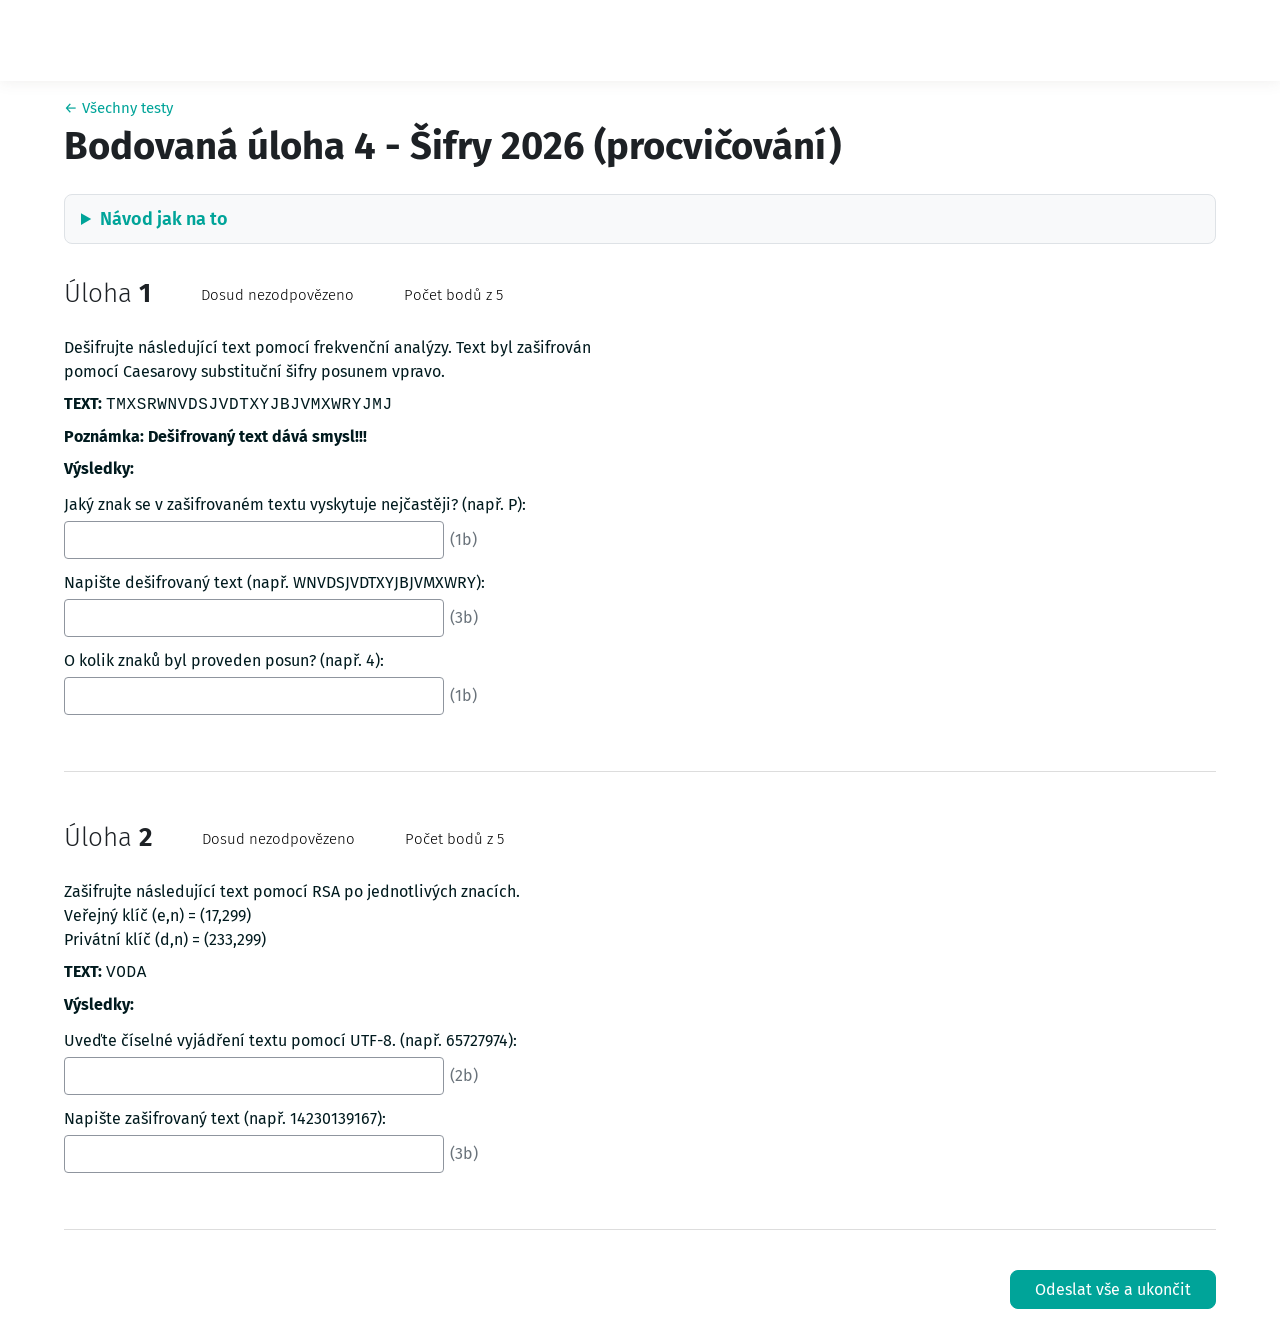
==== bu4.html @ f70f8d77 "feat: add practice page for graded task 4 (ciphers)" ====
<!DOCTYPE html>
<html lang="cs">
<head>
<meta charset="utf-8">
<meta name="viewport" content="width=device-width, initial-scale=1">
<title>Bodovaná úloha 4 - Šifry 2026 (procvičování)</title>
<link rel="preconnect" href="https://fonts.googleapis.com">
<link rel="preconnect" href="https://fonts.gstatic.com" crossorigin>
<link href="https://fonts.googleapis.com/css2?family=Fira+Sans:ital,wght@0,300;0,400;0,500;0,600;0,700;1,400&display=swap" rel="stylesheet">
<link rel="stylesheet" href="css/style.css">
</head>
<body>
<nav class="navbar" aria-label="Navigace stránek"></nav>

<div id="page">
  <header class="page-header">
    <p class="breadcrumb"><a href="index.html">← Všechny testy</a></p>
    <h1>Bodovaná úloha 4 - Šifry 2026 (procvičování)</h1>
  </header>

  <details class="guide">
    <summary>Návod jak na to</summary>
    <div class="guide-body">
      <p class="guide-tools">Povoleno: 1× A4 ručně psaná · <a href="https://www.wolframalpha.com" target="_blank" rel="noopener">WolframAlpha</a> · <a href="https://cryptii.com/pipes/caesar-cipher" target="_blank" rel="noopener">Cryptii</a> · ASCII tabulka</p>
      <p class="guide-lead">Opiš si tohle na A4 <b>přesně takhle</b>. V testu jdeš shora dolů, otázka po otázce.</p>
      <pre class="a4">═══ ÚLOHA 1 – CAESAR ═══════════════════════

① Nejčastější znak? (1b)
   wolframalpha.com → napiš:
      Commonest[Characters["SEM VLOŽ TEXT"]]
   → odpověď = to písmeno, co vyleze

② Dešifrovaný text (3b)
   cryptii.com → Caesar cipher → přepni DECODE
   → vlož TEXT
   → Shift = (nejčastější) − E    ← čísla z tabulky
        vyjde záporné? přičti 26
   → nedává to smysl? místo E zkus A, pak O, I, N
   → pořád nic? klikej Shift 1, 2, 3 … až je věta
   → odpověď = věta VELKÝMI BEZ MEZER

③ Posun (1b)
   → odpověď = číslo Shift z Cryptii

   A0 B1 C2 D3 E4 F5 G6 H7 I8 J9 K10 L11 M12
   N13 O14 P15 Q16 R17 S18 T19 U20 V21 W22 X23 Y24 Z25
   příklad: nejčastější M → M12 − E4 = 8 → Shift 8

═══ ÚLOHA 2 – RSA ═══════════════════════════

① Číselné vyjádření UTF-8 (2b)
   každé písmeno přepiš na číslo:
   A65 B66 C67 D68 E69 F70 G71 H72 I73 J74 K75 L76 M77
   N78 O79 P80 Q81 R82 S83 T84 U85 V86 W87 X88 Y89 Z90
   → odpověď = čísla BEZ MEZER   (AHOJ → 65727974)

② Zašifrovaný text (3b)
   wolframalpha.com → napiš:
      PowerMod[{65,72,79,74}, e, n]
        čísla z ①      e a n = VEŘEJNÝ klíč (e,n)
                       NE privátní d !!!
   → vyleze {…} → odpověď = čísla BEZ MEZER A ČÁREK</pre>
    </div>
  </details>

  <div id="buSummaryWrap" hidden>
    <table class="quizreviewsummary"><tbody id="buSummary"></tbody></table>
  </div>

  <div id="buQuestions"></div>

  <div class="submitbtns">
    <button type="button" class="btn btn-primary" id="buSubmit">Odeslat vše a ukončit</button>
    <button type="button" class="btn btn-primary" id="buNew" hidden>Nový pokus (jiné texty)</button>
  </div>
</div>

<script src="js/bu4.js"></script>
</body>
</html>
---- css/style.css ----
:root {
  --teal: #00a499;
  --text: #1d2125;
  --qtext: #001a1e;
  --secondary: #6c757d;
  --danger: #ca3120;
  --ok-dark: #2d682b;
  --bad-dark: #b42c1d;
}
* { box-sizing: border-box; }
html { -webkit-text-size-adjust: 100%; }
body {
  margin: 0;
  font-family: "Fira Sans", Arial, Helvetica, sans-serif;
  font-size: 16px;
  line-height: 24px;
  color: var(--text);
  background: #fff;
}
a { color: var(--teal); text-decoration: none; cursor: pointer; }
a:hover { text-decoration: underline; }

.navbar {
  position: fixed; top: 0; left: 0; right: 0; height: 81px; z-index: 1030;
  background: #fff;
  box-shadow: rgba(93, 76, 65, 0.1) 0 0 15px 0;
}
#page { margin-top: 80px; padding: 0 64px; }
.page-header { padding: 16px 0; }
h1 { font-size: 38.2px; line-height: 45.84px; font-weight: 700; margin: 0 0 8px; }

.btn {
  display: inline-block;
  font: inherit; font-size: 16px; line-height: 16px; font-weight: 400;
  padding: 11.2px 24px 9.6px;
  border: 1px solid transparent; border-radius: 8px;
  cursor: pointer; text-align: center; white-space: nowrap;
}
.btn-primary { color: #fff; background: var(--teal); border-color: var(--teal); }
.btn-primary:hover { background: #008b82; border-color: #008b82; }
.btn-secondary { color: #fff; background: var(--secondary); border-color: var(--secondary); }
.btn-secondary:hover { background: #5c636a; border-color: #5c636a; }

#quiz-timer-wrapper {
  display: flex; justify-content: flex-end; align-items: stretch;
  position: sticky; top: 85px; z-index: 1020;
  margin: 0 0 8px;
}
#quiz-timer {
  padding: 4px 8px;
  border: 1px solid var(--danger);
  background: #fff;
  display: flex; align-items: center; gap: 4px;
}
#quiz-timer.hidden-time #quiz-time-left, #quiz-timer.hidden-time .lbl { visibility: hidden; }
#toggle-timer { margin-left: 4px; }
#quiz-timer.t0 { background: #ca3120; color: #fff; }
#quiz-timer.t1 { background: #d73422; color: #fff; }
#quiz-timer.t2 { background: #dd3d2b; }
#quiz-timer.t3 { background: #e04938; }
#quiz-timer.t4 { background: #e25546; }
#quiz-timer.t5 { background: #e46153; }
#quiz-timer.t6 { background: #e66d60; }
#quiz-timer.t7 { background: #e8796d; }
#quiz-timer.t8 { background: #ea867a; }
#quiz-timer.t9 { background: #ec9288; }
#quiz-timer.t10 { background: #ee9e95; }

.que {
  display: flex; flex-direction: column;
  margin: 0 0 40px; padding: 0;
  border-bottom: 1px solid #ddd;
}
.que .info {
  display: flex; align-items: flex-end; flex-wrap: wrap;
  padding: 8px 0; border-radius: 2px;
}
.que .info .no {
  font-size: 26px; line-height: 26px; font-weight: 300;
  margin: 5px 50px 5px 0;
}
.que .info .no .qno { font-weight: 700; }
.que .info .state, .que .info .grade, .que .info .questionflag {
  font-size: 15px; line-height: 22.5px; font-weight: 300; color: #000;
  margin: 5px 50px 5px 0; display: flex; align-items: center;
}
.questionflag a { display: flex; align-items: center; color: var(--teal); }
.questionflag a:hover { text-decoration: none; }
.questionflag svg { width: 13px; height: 16px; margin-right: 4px; }
.questionflag.flagged svg path { fill: #ca3120; }
.que .content { max-width: 546px; width: 100%; }
.que .formulation {
  color: var(--qtext);
  padding: 16px 0; margin: 0 0 16px;
  border-radius: 8px;
}
.qtext { margin: 0 0 24px; }
.qtext p { margin: 0 0 8px; }
.qtext img { max-width: 100%; height: auto; display: block; margin: 8px 0; }
.ablock { margin: 11.2px 0 4.8px; padding: 0; border: 0; min-width: 0; }
.ablock legend { font-size: 16px; line-height: 19.2px; margin: 0 0 8px; padding: 0; }
.answer > div { display: flex; margin: 4px 0; padding: 5px 0; }
.answer input[type=radio], .answer input[type=checkbox] {
  position: absolute; opacity: 0; width: 0; height: 0; margin: 0;
}
.answer input[type=checkbox] + .lbl::before { border-radius: 3px; }
.answer .lbl {
  position: relative; display: flex; cursor: pointer;
  margin-left: 16px;
}
.answer .lbl::before {
  content: ""; flex: 0 0 20px; width: 20px; height: 20px;
  margin: 2px 10px 0 0;
  border: 1px solid #000; border-radius: 20px;
  display: flex; align-items: center; justify-content: center;
  font-size: 13px; line-height: 1; font-weight: 700; color: #fff;
}
.answer .lbl:hover::before { background: #ddd; }
.answer input:checked + .lbl::before { background: var(--teal); border-color: var(--teal); content: "✓"; }
.answer input:focus-visible + .lbl::before { outline: 2px solid #0f6cbf; outline-offset: 2px; }
.answer input:disabled + .lbl { color: #b8b8b8; cursor: auto; }
.answer input:disabled + .lbl::before { background: #ddd; border-color: #ddd; }
.answer input:disabled:checked + .lbl::before { background: #9aa1a8; border-color: #9aa1a8; content: "✓"; }
.answer .answernumber { flex: 0 0 24px; width: 24px; }
.answer .flex-fill { flex: 1; margin-left: 4px; min-width: 0; overflow-x: auto; overflow-y: hidden; }
.answer .correct input:disabled + .lbl { color: var(--ok-dark); font-weight: 600; margin-right: 5px; }
.answer .incorrect input:disabled + .lbl { color: var(--bad-dark); font-weight: 600; margin-right: 5px; }
#bank .answer input:disabled + .lbl { color: #6a737b; }
#bank .answer .correct input:disabled + .lbl { color: var(--ok-dark); }
#bank .bank .formulation { padding-bottom: 0; }
.answer .icon { margin-left: 6px; flex: 0 0 auto; font-weight: 700; }
.answer .icon.ok { color: #306e2d; }
.answer .icon.bad { color: #b62c1d; }
.clearchoice { margin: 2px 0 0 16px; }
.clearchoice a { font-size: 16px; }
.im-controls { margin: .5em 0 16px; }
.que .outcome {
  padding: 1rem; margin: 0 0 1rem;
  border-radius: 0.5rem;
  color: #fff;
}
.que.correct .outcome { background: var(--ok-dark); }
.que.incorrect .outcome, .que.notanswered .outcome { background: var(--bad-dark); }
.que.partiallycorrect .outcome { background: #8a5a00; }

.gaptext { line-height: 1.6; }
.gaptext ol { margin: 8px 0 0; padding-left: 24px; }
.gaptext li { margin: 6px 0; }
.gapselect .control { display: inline-flex; align-items: center; white-space: nowrap; }
.gapselect select {
  font: inherit; font-size: 15px; line-height: 1.5; color: #1d2125;
  min-width: 90px; max-width: 100%; margin: 3px 4px; padding: 4px 28px 4px 10px;
  border: 1px solid #8f959e; border-radius: 4px;
  background: #fff url("data:image/svg+xml,%3csvg xmlns='http://www.w3.org/2000/svg' viewBox='0 0 4 5'%3e%3cpath fill='%23343a40' d='M2 0L0 2h4zm0 5L0 3h4z'/%3e%3c/svg%3e") no-repeat right 10px center / 8px 10px;
  appearance: none; -webkit-appearance: none; cursor: pointer;
}
.gapselect select:focus-visible { outline: 2px solid #0f6cbf; outline-offset: 1px; }
.gapselect select:disabled { background-color: #e9ecef; color: #6a737b; cursor: auto; }
.gapselect select.correct { border-color: var(--ok-dark); }
.gapselect select.incorrect { border-color: var(--bad-dark); }
.gapselect .icon { margin-right: 4px; font-weight: 700; }
.gapselect .icon.ok { color: #306e2d; }
.gapselect .icon.bad { color: #b62c1d; }
.que .outcome p, .que .outcome div { margin: 0 0 .5em; }
.que .outcome div:last-child { margin-bottom: 0; }
.note-orig { font-size: 14px; color: #6a737b; font-style: italic; margin: 0 0 8px; }

.submitbtns { display: flex; justify-content: flex-end; margin: 0 0 16px; }

.block {
  background: #fff; border-radius: 8px; margin: 0 0 16px;
}
.block .card-body { padding: 16px; }
.block h3 { font-size: 20px; line-height: 24px; font-weight: 700; margin: 0 0 8px; display: inline; }
.qn_buttons { margin-top: 16px; display: flex; flex-wrap: wrap; }
.qnbutton {
  position: relative; display: block;
  width: 33px; height: 33px; margin: 0 6px 6px 0;
  background: #fff; color: #000;
  text-align: center; line-height: 35px; font-weight: 400;
  text-decoration: none !important;
  overflow: hidden;
}
.qnbutton .thispageholder {
  position: absolute; inset: 0;
  border: 1px solid #dee2e6;
}
.qnbutton.thispage .thispageholder { border-color: #000; }
.qnbutton .trafficlight { position: absolute; left: 0; right: 0; bottom: 0; height: 0; }
.qnbutton.answersaved .trafficlight { height: 13px; background: #dee2e6; }
.qnbutton.correct { background: #dff4d8; }
.qnbutton.incorrect, .qnbutton.notanswered { background: #ffdddd; }
.qnbutton.correct .trafficlight, .qnbutton.incorrect .trafficlight, .qnbutton.notanswered .trafficlight {
  height: 13px; display: flex; align-items: center; justify-content: center;
  font-size: 11px; line-height: 13px; font-weight: 700;
}
.qnbutton.correct .trafficlight { color: #357a32; }
.qnbutton.correct .trafficlight::after { content: "✓"; }
.qnbutton.partiallycorrect { background: #fcefdc; }
.qnbutton.partiallycorrect .trafficlight {
  height: 13px; display: flex; align-items: center; justify-content: center;
  font-size: 11px; line-height: 13px; font-weight: 700; color: #a36b00;
}
.qnbutton.partiallycorrect .trafficlight::after { content: "◐"; }
.qnbutton.incorrect .trafficlight, .qnbutton.notanswered .trafficlight { color: #ca3120; }
.qnbutton.incorrect .trafficlight::after, .qnbutton.notanswered .trafficlight::after { content: "✕"; }
.qnbutton.flagged::after {
  content: ""; position: absolute; top: 0; right: 0;
  border-style: solid; border-width: 0 9px 9px 0;
  border-color: transparent #ca3120 transparent transparent;
}
.qnbutton .num { position: relative; display: block; line-height: 30px; }
.othernav { margin-top: 8px; }

.activity-info { margin: 0 0 16px; }
.activity-dates { border-left: 0; padding: 0; margin: 0 0 16px; }
.quizinfo p { margin: 0 0 8px; text-align: center; }
.quizattempt { text-align: center; margin: 24px 0 32px; }
.form-check { display: flex; align-items: center; justify-content: center; gap: 8px; margin: 0 0 20px; }
.form-check input { width: 18px; height: 18px; accent-color: var(--teal); margin: 0; }
h3.h { font-size: 23.4px; font-weight: 700; line-height: 28px; margin: 24px 0 12px; }

table.generaltable { width: 100%; border-collapse: collapse; border-top: 1px solid #dee2e6; margin: 0 0 16px; }
.generaltable th, .generaltable td { padding: .75rem .6rem; border-top: 1px solid #dee2e6; text-align: left; vertical-align: top; }
.generaltable thead th { border-bottom: 2px solid #dee2e6; font-weight: 700; }
.generaltable tbody tr:nth-of-type(odd) { background: rgba(0,0,0,.03); }
.table-wrap { overflow-x: auto; }

table.quizreviewsummary { width: 100%; border-collapse: collapse; margin: 0 0 24px; border: 1px solid #dee2e6; }
table.quizreviewsummary th { padding: .9rem 1rem; font-weight: 700; text-align: right; width: 9em; vertical-align: top; }
table.quizreviewsummary td { padding: .9rem 1rem; text-align: left; }
table.quizreviewsummary tr + tr th, table.quizreviewsummary tr + tr td { border-top: 1px solid #dee2e6; }
table.quizreviewsummary tr:nth-child(even) { background: #f5f5f5; }

.summary-actions { text-align: center; margin: 16px 0; }
.summary-actions p { margin: 0 0 12px; }
.submitbtns-center { display: flex; justify-content: center; margin: 24px 0; }

.modal-backdrop { position: fixed; inset: 0; background: rgba(0,0,0,.5); z-index: 1050; display: flex; align-items: flex-start; justify-content: center; padding: 28px 8px; }
.modal-content { background: #fff; border-radius: 8px; width: 100%; max-width: 400px; margin-top: 60px; box-shadow: 0 .5rem 1rem rgba(0,0,0,.15); }
.modal-header { padding: 16px; display: flex; justify-content: space-between; align-items: center; }
.modal-header h5 { margin: 0; font-size: 20px; line-height: 24px; font-weight: 700; }
.modal-header .close { background: none; border: 0; font-size: 24px; line-height: 1; cursor: pointer; color: #000; opacity: .6; padding: 0 4px; }
.modal-body { padding: 0 16px 16px; }
.modal-footer { padding: 0 16px 16px; display: flex; gap: 8px; justify-content: flex-start; }

[hidden] { display: none !important; }

mjx-container[jax="SVG"] { font-size: 108% !important; }
.qtext mjx-container[jax="SVG"] { font-size: 100% !important; }

@media (max-width: 767.98px) {
  #page { padding: 0 28px; }
  h1 { font-size: 28px; line-height: 33.6px; }
  .que .info {
    background: #f8f9fa;
    padding: 20px; border-radius: 8px;
  }
  .que .info .no { width: 100%; margin-right: 0; }
  .que .info .state, .que .info .grade, .que .info .questionflag { margin-right: 20px; }
  .que .content { max-width: none; }
  .block .card-body { padding: 16px; }
  #prevAttempts .generaltable { font-size: 15px; }
  #prevAttempts .generaltable th, #prevAttempts .generaltable td { padding: .6rem .35rem; }
}

.course-section { margin: 8px 0 32px; }
.course-section h3 { font-size: 23.4px; line-height: 28px; font-weight: 700; margin: 0 0 12px; }
.activity-list { list-style: none; margin: 0; padding: 0; }
.activity-item {
  display: flex; align-items: center; gap: 16px;
  padding: 16px; margin: 0 0 8px;
  border: 1px solid #dee2e6; border-radius: 8px;
}
.activity-icon {
  flex: 0 0 52px; width: 52px; height: 52px; border-radius: 8px;
  background: #fbe7ef; display: grid; place-items: center;
}
.activity-icon svg { width: 24px; height: 24px; fill: #c2185b; }
.activity-body { flex: 1; min-width: 0; }
.activity-type { font-size: 13px; line-height: 16px; color: #6a737b; text-transform: uppercase; letter-spacing: .02em; }
.activity-name { font-size: 18px; line-height: 24px; font-weight: 500; }
.activity-meta { font-size: 14px; line-height: 20px; color: #6a737b; margin-top: 2px; }
.breadcrumb { font-size: 15px; margin: 0 0 4px; }

.guide { border: 1px solid #dee2e6; border-radius: 8px; margin: 0 0 24px; background: #f8f9fa; }
.guide summary { cursor: pointer; padding: 12px 16px; font-size: 18px; font-weight: 600; color: var(--teal); }
.guide-body { padding: 0 16px 16px; }
.guide-body h4 { font-size: 16px; font-weight: 700; margin: 16px 0 6px; }
.guide-body ol { margin: 0; padding-left: 22px; }
.guide-body li { margin: 4px 0; }
.guide-tools { font-size: 14px; color: #6a737b; margin: 0; }
.guide-warn { margin: 12px 0 0; font-weight: 500; color: var(--bad-dark); }
.guide code, .solution code { background: #e9ecef; padding: 1px 5px; border-radius: 4px; font-size: 14px; word-break: break-all; }
.a4 {
  background: #fff; border: 1px dashed #8f959e; border-radius: 6px;
  padding: 12px; margin: 0; font-size: 14px; line-height: 1.5; overflow-x: auto; white-space: pre;
}
.cipher { font-family: ui-monospace, Consolas, monospace; letter-spacing: .04em; word-break: break-all; }
.cloze-row { display: block; margin: 12px 0 2px; }
.cloze-input { display: flex; align-items: center; gap: 6px; margin-top: 4px; }
.form-control {
  font: inherit; font-size: 15px; color: #1d2125; width: 100%; max-width: 380px;
  padding: 6px 10px; border: 1px solid #8f959e; border-radius: 4px; background: #fff;
}
.form-control:focus { outline: 2px solid #0f6cbf; outline-offset: 1px; }
.form-control:disabled { background: #e9ecef; }
.form-control.correct { border: 2px solid var(--ok-dark); }
.form-control.incorrect { border: 2px solid var(--bad-dark); }
.cloze-pts { white-space: nowrap; color: #6a737b; }
.cloze-icon .icon { font-weight: 700; }
.cloze-icon .icon.ok { color: #306e2d; }
.cloze-icon .icon.bad { color: #b62c1d; }
.cloze-right { font-size: 14px; color: var(--ok-dark); font-weight: 600; margin: 2px 0 0; word-break: break-all; }
.solution { background: #f1f8f7; border-left: 4px solid var(--teal); border-radius: 4px; padding: 12px 16px; margin: 0 0 16px; }
.solution ol { margin: 6px 0 0; padding-left: 22px; }
.sol-table { margin: 8px 0; }
.sol-table th, .sol-table td { padding: 4px 10px; }
.submitbtns .btn + .btn { margin-left: 8px; }
.guide-lead { margin: 8px 0 10px; }
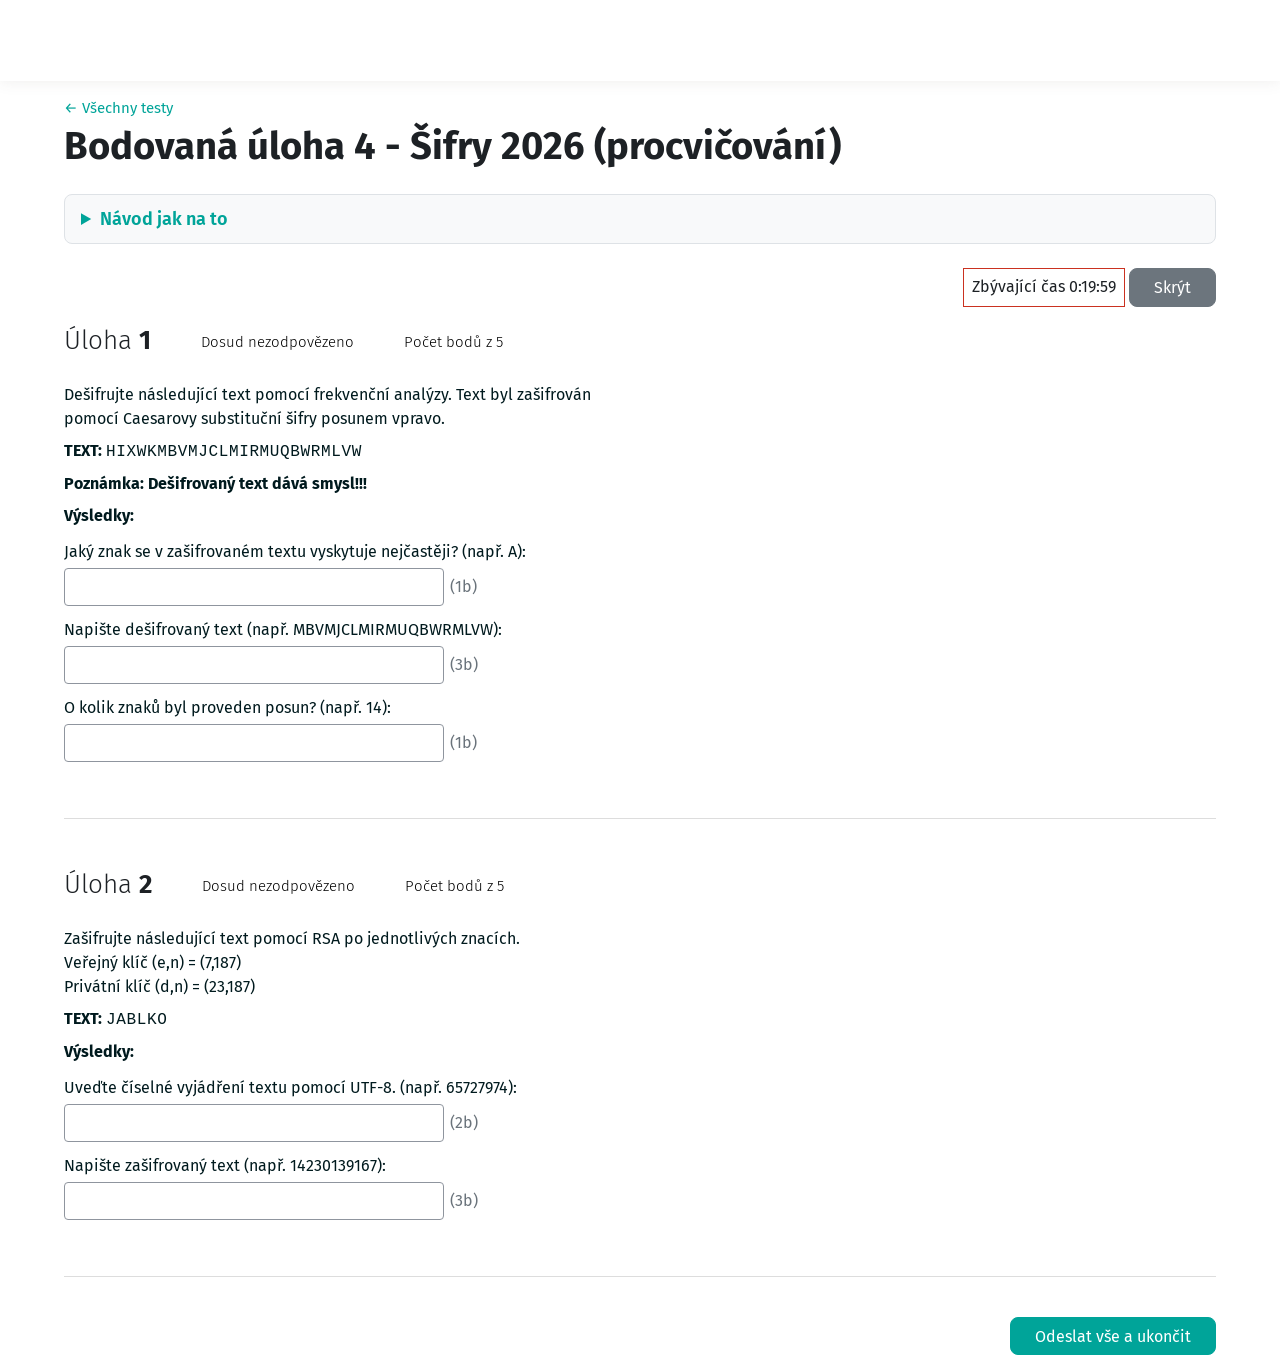
==== commit 926da3df: "feat: add 20-minute timer to graded task 4" ====
--- a/bu4.html
+++ b/bu4.html
@@ -63,6 +63,14 @@
     </div>
   </details>
 
+  <div id="quiz-timer-wrapper" hidden>
+    <div id="quiz-timer" role="timer">
+      <span class="lbl">Zbývající čas</span>
+      <span id="quiz-time-left">0:20:00</span>
+    </div>
+    <button type="button" class="btn btn-secondary" id="toggle-timer">Skrýt</button>
+  </div>
+
   <div id="buSummaryWrap" hidden>
     <table class="quizreviewsummary"><tbody id="buSummary"></tbody></table>
   </div>
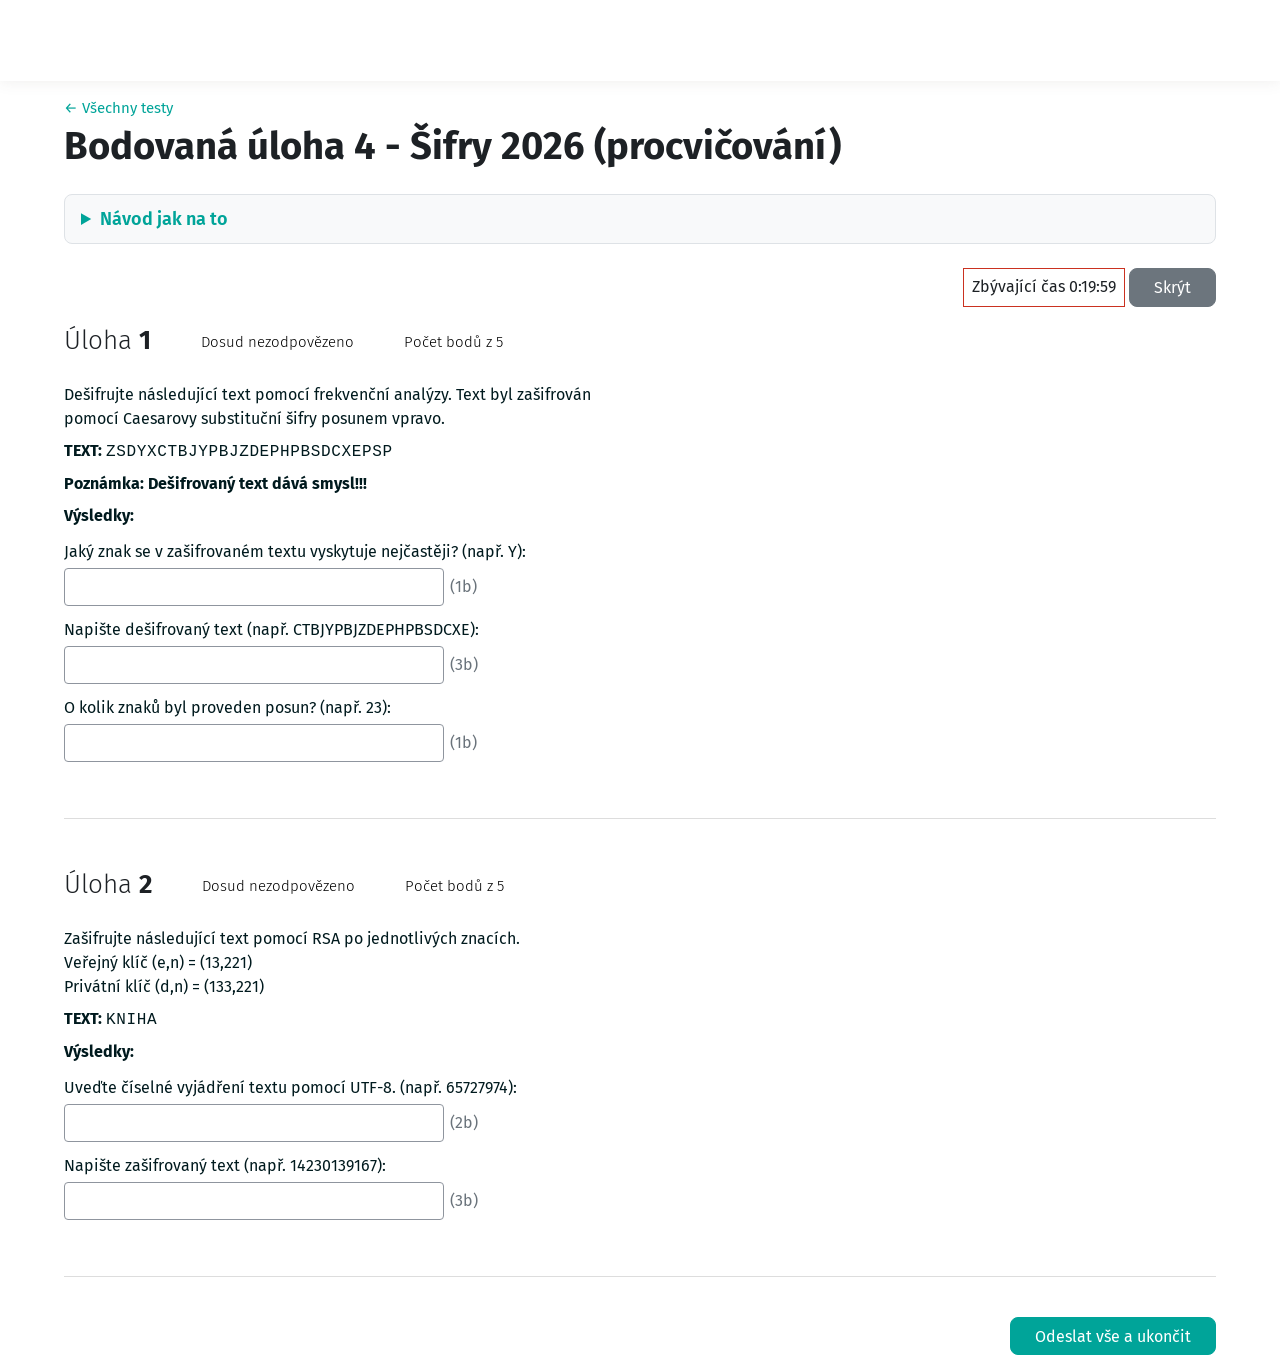
==== commit 3cdab61e: "docs: fix guide for most frequent letter in graded task 4" ====
--- a/bu4.html
+++ b/bu4.html
@@ -22,13 +22,14 @@
     <summary>Návod jak na to</summary>
     <div class="guide-body">
       <p class="guide-tools">Povoleno: 1× A4 ručně psaná · <a href="https://www.wolframalpha.com" target="_blank" rel="noopener">WolframAlpha</a> · <a href="https://cryptii.com/pipes/caesar-cipher" target="_blank" rel="noopener">Cryptii</a> · ASCII tabulka</p>
-      <p class="guide-lead">Opiš si tohle na A4 <b>přesně takhle</b>. V testu jdeš shora dolů, otázka po otázce.</p>
+      <p class="guide-lead">Opiš si tohle na A4. V testu jdeš shora dolů, otázka po otázce.</p>
       <pre class="a4">═══ ÚLOHA 1 – CAESAR ═══════════════════════
 
 ① Nejčastější znak? (1b)
-   wolframalpha.com → napiš:
-      Commonest[Characters["SEM VLOŽ TEXT"]]
-   → odpověď = to písmeno, co vyleze
+   na papír si napiš abecedu do řádku:
+      A B C D E F G H I J K L M N O P Q R S T U V W X Y Z
+   jeď TEXTEM písmeno po písmenu → pod každé dej čárku |
+   → odpověď = písmeno s nejvíc čárkami   (~1 minuta)
 
 ② Dešifrovaný text (3b)
    cryptii.com → Caesar cipher → přepni DECODE
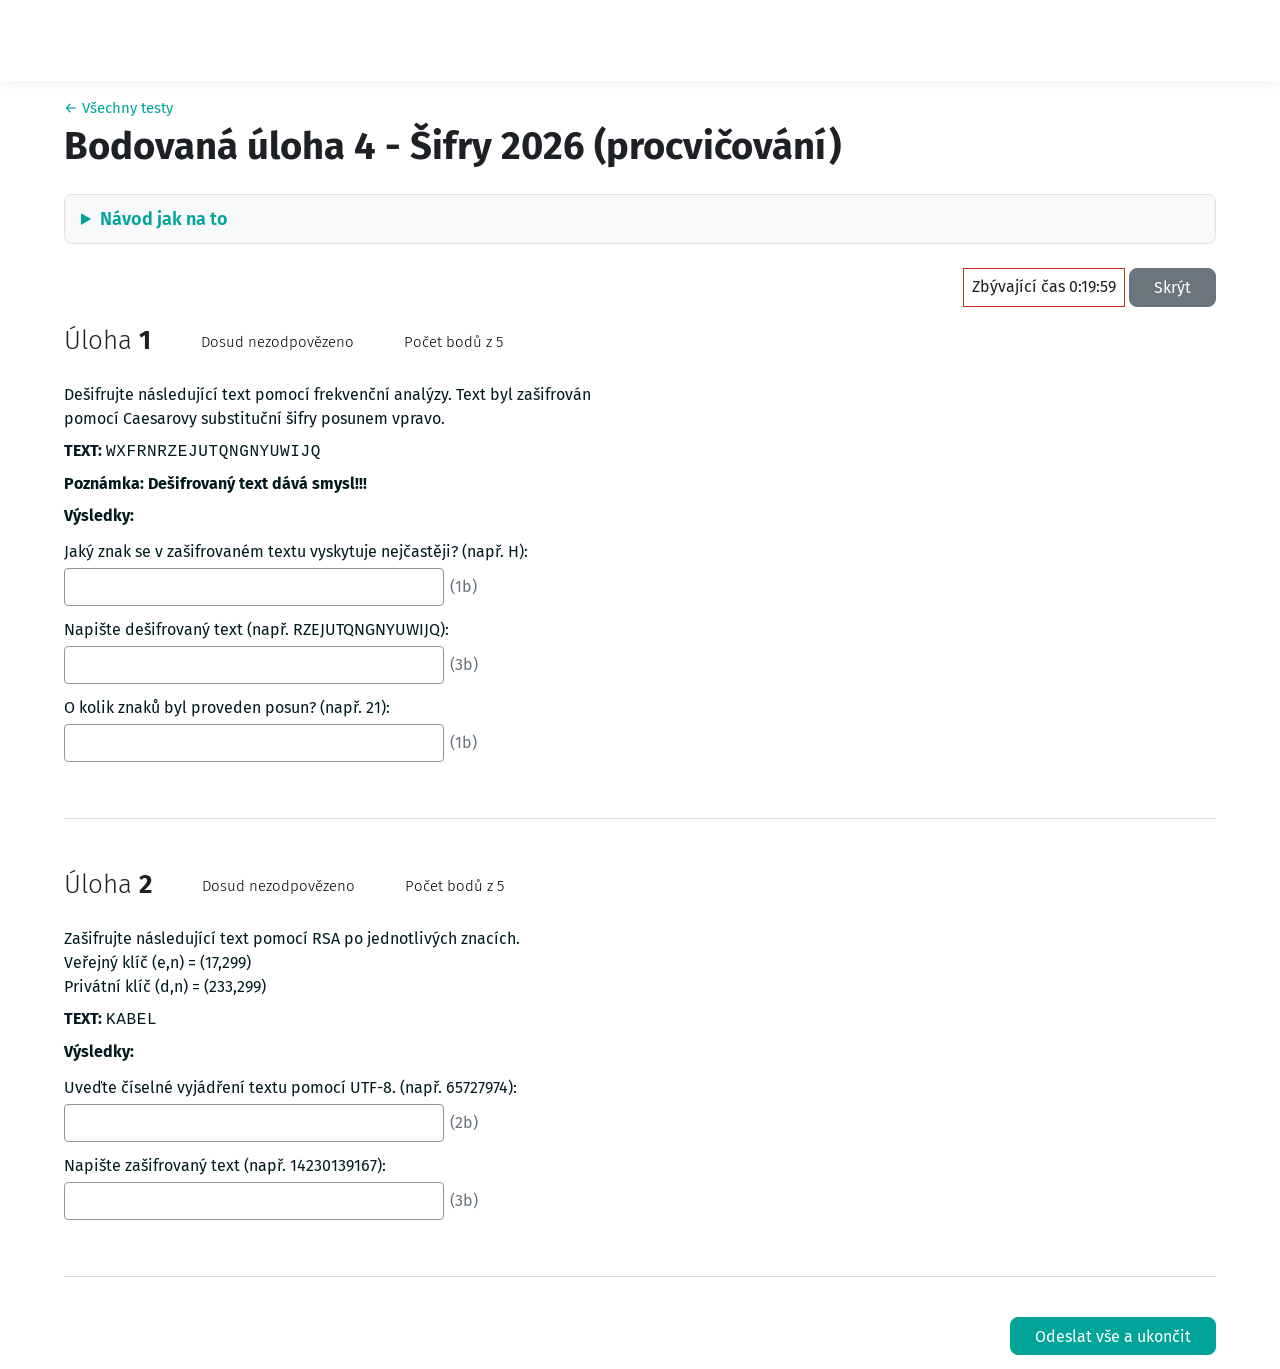
==== commit 9633f7a6: "docs: simplify step-by-step guide for graded task 4" ====
--- a/bu4.html
+++ b/bu4.html
@@ -25,42 +25,39 @@
       <p class="guide-lead">Opiš si tohle na A4. V testu jdeš shora dolů, otázka po otázce.</p>
       <pre class="a4">═══ ÚLOHA 1 – CAESAR ═══════════════════════
 
-① Nejčastější znak? (1b)
-   na papír si napiš abecedu do řádku:
-      A B C D E F G H I J K L M N O P Q R S T U V W X Y Z
-   jeď TEXTEM písmeno po písmenu → pod každé dej čárku |
-   → odpověď = písmeno s nejvíc čárkami   (~1 minuta)
+① Nejčastější znak (1b)
+   napiš si na papír:
+   A B C D E F G H I J K L M N O P Q R S T U V W X Y Z
+   jeď TEXTEM a pod každé písmeno udělej čárku |
+   ODPOVĚĎ = písmeno s nejvíc čárkami
 
 ② Dešifrovaný text (3b)
-   cryptii.com → Caesar cipher → přepni DECODE
-   → vlož TEXT
-   → Shift = (nejčastější) − E    ← čísla z tabulky
-        vyjde záporné? přičti 26
-   → nedává to smysl? místo E zkus A, pak O, I, N
-   → pořád nic? klikej Shift 1, 2, 3 … až je věta
-   → odpověď = věta VELKÝMI BEZ MEZER
+   1. otevři cryptii.com/pipes/caesar-cipher
+   2. v prostředním okně nahoře klikni DECODE
+   3. do LEVÉHO okna vlož TEXT z testu
+   4. u SHIFT klikej + nebo −
+      a koukej do PRAVÉHO okna
+   5. vpravo je česká věta → hotovo
+   ODPOVĚĎ = text z PRAVÉHO okna (velkými, bez mezer)
 
 ③ Posun (1b)
-   → odpověď = číslo Shift z Cryptii
-
-   A0 B1 C2 D3 E4 F5 G6 H7 I8 J9 K10 L11 M12
-   N13 O14 P15 Q16 R17 S18 T19 U20 V21 W22 X23 Y24 Z25
-   příklad: nejčastější M → M12 − E4 = 8 → Shift 8
+   ODPOVĚĎ = číslo u SHIFT
 
 ═══ ÚLOHA 2 – RSA ═══════════════════════════
 
-① Číselné vyjádření UTF-8 (2b)
+① UTF-8 (2b)
    každé písmeno přepiš na číslo:
    A65 B66 C67 D68 E69 F70 G71 H72 I73 J74 K75 L76 M77
    N78 O79 P80 Q81 R82 S83 T84 U85 V86 W87 X88 Y89 Z90
-   → odpověď = čísla BEZ MEZER   (AHOJ → 65727974)
+   ODPOVĚĎ = čísla za sebou bez mezer
+   např. AHOJ → 65 72 79 74 → 65727974
 
 ② Zašifrovaný text (3b)
-   wolframalpha.com → napiš:
-      PowerMod[{65,72,79,74}, e, n]
-        čísla z ①      e a n = VEŘEJNÝ klíč (e,n)
-                       NE privátní d !!!
-   → vyleze {…} → odpověď = čísla BEZ MEZER A ČÁREK</pre>
+   do wolframalpha.com napiš:
+      PowerMod[{65,72,79,74},7,187]
+      {čísla z ① s čárkami}, e, n   ← e,n = Veřejný klíč
+   vyjde {142, 30, 139, 167}
+   ODPOVĚĎ = 14230139167   (za sebou, bez mezer a čárek)</pre>
     </div>
   </details>
 
